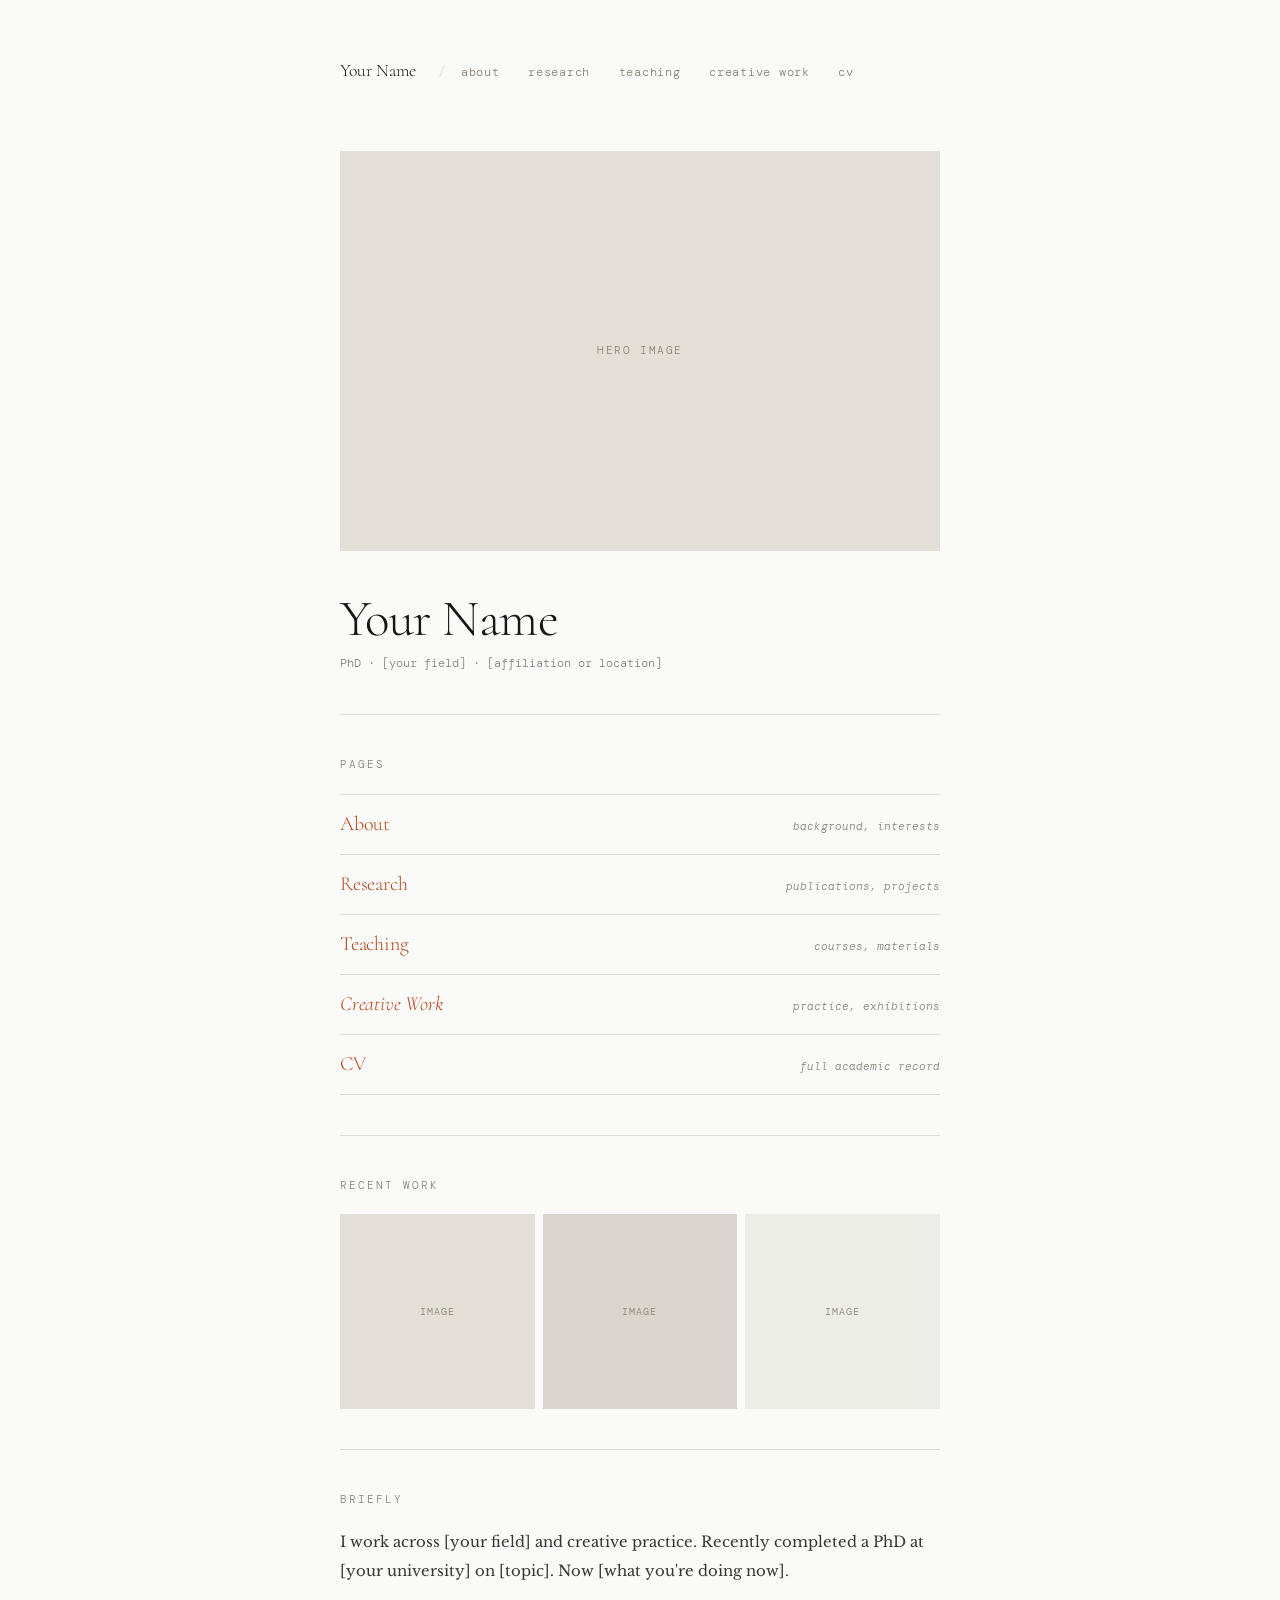
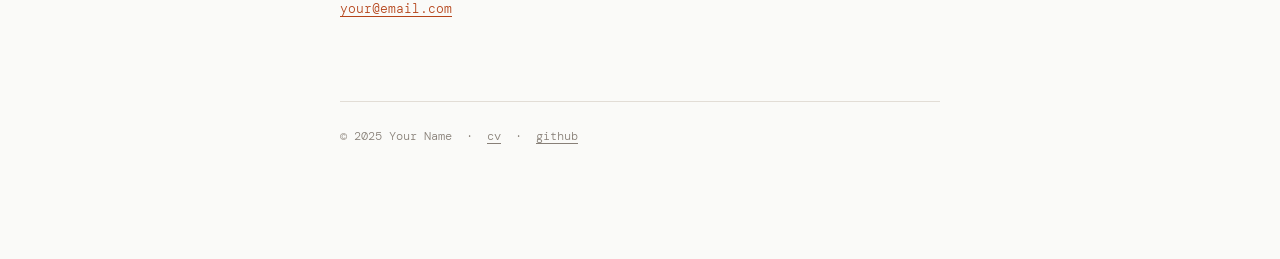
==== index.html @ 731bed11 "Add files via upload" ====
<!DOCTYPE html>
<html lang="en">
<head>
  <meta charset="UTF-8"/>
  <meta name="viewport" content="width=device-width, initial-scale=1.0"/>
  <title>Your Name</title>
  <link rel="preconnect" href="https://fonts.googleapis.com">
  <link rel="preconnect" href="https://fonts.gstatic.com" crossorigin>
  <link href="https://fonts.googleapis.com/css2?family=Cormorant:ital,wght@0,300;0,400;1,300;1,400&family=Libre+Baskerville:ital@0;1&family=DM+Mono:ital,wght@0,300;0,400;1,300&display=swap" rel="stylesheet">
  <link rel="stylesheet" href="style.css">
  <style>
    /* ── INDEX-ONLY ── */
    .hero {
      width: 100%;
      aspect-ratio: 3/2;
      background: #E4E0D7;
      display: flex;
      align-items: center;
      justify-content: center;
      margin-bottom: 2.5rem;
      overflow: hidden;
    }
    .hero img  { width: 100%; height: 100%; object-fit: cover; display: block; }
    .hero span { font-size: 11px; letter-spacing: 0.14em; text-transform: uppercase; color: var(--mid); }

    .lede {
      margin-bottom: 2.5rem;
    }
    .lede h1 {
      font-family: 'Cormorant', serif;
      font-weight: 300;
      font-size: clamp(2rem, 6vw, 3.2rem);
      line-height: 1.1;
      letter-spacing: -0.01em;
      margin-bottom: 0.4rem;
    }
    .lede h1 em { font-style: italic; }
    .lede p {
      font-size: 12px;
      color: var(--mid);
    }

    /* Page index */
    .page-index { list-style: none; }
    .page-index li {
      border-bottom: 1px solid var(--rule);
    }
    .page-index li:first-child { border-top: 1px solid var(--rule); }

    .page-index a {
      display: flex;
      justify-content: space-between;
      align-items: baseline;
      padding: 0.75rem 0;
      text-decoration: none;
      color: var(--accent);
      gap: 1rem;
      transition: padding-left 0.2s ease;
    }
    .page-index a:hover { padding-left: 0.3rem; text-decoration: none; }
    .page-index a:visited { color: var(--visited); }

    .pi-name {
      font-family: 'Cormorant', serif;
      font-weight: 300;
      font-size: 1.25rem;
      letter-spacing: -0.01em;
    }
    .pi-name em { font-style: italic; }

    .pi-desc {
      font-size: 11px;
      color: var(--mid);
      font-style: italic;
      text-align: right;
      flex-shrink: 0;
    }

    /* Thumb strip */
    .thumb-strip {
      display: grid;
      grid-template-columns: repeat(3, 1fr);
      gap: 0.5rem;
      margin-top: 1.2rem;
    }
    .thumb {
      aspect-ratio: 1;
      background: #E4E0D7;
      display: flex; align-items: center; justify-content: center;
      overflow: hidden;
      text-decoration: none;
      transition: opacity 0.2s ease;
    }
    .thumb:nth-child(2) { background: #DAD6CD; }
    .thumb:nth-child(3) { background: #EDEDE8; }
    .thumb:hover { opacity: 0.85; }
    .thumb img  { width: 100%; height: 100%; object-fit: cover; display: block; }
    .thumb span { font-size: 10px; letter-spacing: 0.1em; text-transform: uppercase; color: var(--mid); }
  </style>
</head>
<body>

  <nav class="site-nav">
    <a href="index.html" class="home">Your Name</a>
    <span class="sep">&nbsp;/</span>
    <ul class="links">
      <li><a href="about.html">about</a></li>
      <li><a href="research.html">research</a></li>
      <li><a href="teaching.html">teaching</a></li>
      <li><a href="creative.html">creative work</a></li>
      <li><a href="cv.html">cv</a></li>
    </ul>
  </nav>

  <!-- HERO -->
  <div class="hero">
    <!-- Replace with: <img src="images/hero.jpg" alt="..."> -->
    <span>hero image</span>
  </div>

  <!-- NAME + DESCRIPTOR -->
  <div class="lede">
    <h1>Your Name</h1>
    <p>PhD · [your field] · [affiliation or location]</p>
  </div>

  <hr>

  <!-- PAGE INDEX -->
  <section style="margin-bottom: 2.5rem;">
    <p class="s-label">pages</p>
    <ul class="page-index">
      <li><a href="about.html"><span class="pi-name">About</span><span class="pi-desc">background, interests</span></a></li>
      <li><a href="research.html"><span class="pi-name">Research</span><span class="pi-desc">publications, projects</span></a></li>
      <li><a href="teaching.html"><span class="pi-name">Teaching</span><span class="pi-desc">courses, materials</span></a></li>
      <li><a href="creative.html"><span class="pi-name"><em>Creative Work</em></span><span class="pi-desc">practice, exhibitions</span></a></li>
      <li><a href="cv.html"><span class="pi-name">CV</span><span class="pi-desc">full academic record</span></a></li>
    </ul>
  </section>

  <hr>

  <!-- RECENT WORK THUMBNAILS -->
  <section style="margin-bottom: 2.5rem;">
    <p class="s-label">recent work</p>
    <div class="thumb-strip">
      <a href="creative.html" class="thumb">
        <!-- <img src="images/work-1.jpg" alt="..."> -->
        <span>image</span>
      </a>
      <a href="research.html" class="thumb">
        <!-- <img src="images/work-2.jpg" alt="..."> -->
        <span>image</span>
      </a>
      <a href="creative.html" class="thumb">
        <!-- <img src="images/work-3.jpg" alt="..."> -->
        <span>image</span>
      </a>
    </div>
  </section>

  <hr>

  <!-- BRIEF BIO -->
  <section>
    <p class="s-label">briefly</p>
    <p style="font-family: 'Libre Baskerville', serif; font-size: 0.93rem; line-height: 1.9; color: #3A3530; margin-bottom: 0.8rem;">
      I work across [your field] and creative practice. Recently completed a PhD at [your university] on [topic]. Now [what you're doing now].
    </p>
    <p style="font-size: 13px; color: var(--mid);">
      <a href="mailto:your@email.com">your@email.com</a>
    </p>
  </section>

  <footer class="site-footer">
    <p>© 2025 Your Name &nbsp;·&nbsp; <a href="cv.html">cv</a> &nbsp;·&nbsp; <a href="https://github.com/yourusername" class="ext" target="_blank">github</a></p>
  </footer>

</body>
</html>
---- style.css ----
/* ── RESET ── */
*, *::before, *::after { box-sizing: border-box; margin: 0; padding: 0; }

/* ── TOKENS ── */
:root {
  --bg:       #FAFAF8;
  --ink:      #181614;
  --mid:      #888078;
  --rule:     #E2DDD6;
  --accent:   #B5451B;   /* rust — internal links */
  --ext:      #2D6A8F;   /* slate — external links */
  --visited:  #7A3A6E;   /* plum — visited */
  --max:      680px;
}

html { scroll-behavior: smooth; }

body {
  background: var(--bg);
  color: var(--ink);
  font-family: 'DM Mono', monospace;
  font-weight: 300;
  font-size: 14px;
  line-height: 1.75;
  padding: 3.5rem 2.5rem 7rem;
  max-width: var(--max);
  margin: 0 auto;
}

/* ── LINKS ── */
a             { color: var(--accent); text-decoration: underline; text-underline-offset: 3px; }
a:visited     { color: var(--visited); }
a:hover       { text-decoration: none; }
a.ext         { color: var(--ext); }
a.ext:visited { color: var(--visited); }

/* ── SITE NAV ── */
.site-nav {
  display: flex;
  align-items: baseline;
  flex-wrap: wrap;
  gap: 0 0.3rem;
  margin-bottom: 4rem;
  font-size: 13px;
}

.site-nav .home {
  font-family: 'Cormorant', serif;
  font-weight: 300;
  font-size: 1.1rem;
  color: var(--ink);
  text-decoration: none;
  margin-right: 0.6rem;
}
.site-nav .home:hover { text-decoration: underline; }

.site-nav .sep   { color: var(--rule); }
.site-nav .links { display: flex; gap: 0 1.8rem; list-style: none; margin-left: 0.6rem; flex-wrap: wrap; }
.site-nav .links a { color: var(--mid); text-decoration: none; font-size: 12px; letter-spacing: 0.06em; }
.site-nav .links a:hover { color: var(--ink); }
.site-nav .links a.active { color: var(--ink); }

/* ── HR ── */
hr { border: none; border-top: 1px solid var(--rule); margin: 2.5rem 0; }

/* ── SECTION LABEL ── */
.s-label {
  font-size: 11px;
  letter-spacing: 0.18em;
  text-transform: uppercase;
  color: var(--mid);
  margin-bottom: 1.2rem;
}

/* ── PAGE TITLE ── */
.page-title {
  font-family: 'Cormorant', serif;
  font-weight: 300;
  font-size: clamp(2rem, 5vw, 3rem);
  line-height: 1.1;
  letter-spacing: -0.01em;
  margin-bottom: 0.4rem;
}
.page-title em { font-style: italic; }

.page-sub {
  font-size: 12px;
  color: var(--mid);
  margin-bottom: 2.5rem;
}

/* ── PROSE ── */
.prose p {
  font-family: 'Libre Baskerville', serif;
  font-size: 0.93rem;
  line-height: 1.9;
  color: #3A3530;
  margin-bottom: 1rem;
}
.prose p:last-child { margin-bottom: 0; }
.prose em { font-style: italic; }

/* ── ENTRY LIST ── */
.entry-list { list-style: none; }

.entry {
  display: grid;
  grid-template-columns: 3.8rem 1fr;
  gap: 0 1.4rem;
  padding: 0.9rem 0;
  border-bottom: 1px solid var(--rule);
  font-size: 13px;
  align-items: baseline;
}
.entry:first-child { border-top: 1px solid var(--rule); }

.e-year { color: var(--mid); font-size: 12px; padding-top: 0.15rem; }
.e-title {
  font-family: 'Cormorant', serif;
  font-weight: 300;
  font-size: 1.15rem;
  line-height: 1.3;
  letter-spacing: -0.01em;
  margin-bottom: 0.15rem;
}
.e-title em { font-style: italic; }
.e-sub  { font-size: 12px; color: var(--mid); line-height: 1.55; }
.e-tag  { font-size: 11px; color: var(--mid); font-style: italic; }

/* ── IMAGE BLOCK ── */
.img-block {
  width: 100%;
  background: #EDEDE8;
  display: flex;
  align-items: center;
  justify-content: center;
  overflow: hidden;
}
.img-block img   { width: 100%; height: 100%; object-fit: cover; display: block; }
.img-block span  { font-size: 11px; letter-spacing: 0.12em; text-transform: uppercase; color: var(--mid); }

.img-caption {
  font-size: 11px;
  color: var(--mid);
  margin-top: 0.5rem;
  margin-bottom: 1.5rem;
}

/* ── ARROW LINK ── */
.arrow { font-size: 13px; }
.arrow::before { content: '→ '; color: var(--mid); }

/* ── CONTACT LIST ── */
.contact-list { list-style: none; font-size: 13px; }
.contact-list li { padding: 0.35rem 0; border-bottom: 1px solid var(--rule); }
.contact-list li:first-child { border-top: 1px solid var(--rule); }
.contact-list li::before { content: '→ '; color: var(--mid); }

/* ── FOOTER ── */
.site-footer {
  margin-top: 5rem;
  font-size: 12px;
  color: var(--mid);
  border-top: 1px solid var(--rule);
  padding-top: 1.5rem;
}
.site-footer a { color: var(--mid); }

/* ── RESPONSIVE ── */
@media (max-width: 600px) {
  body { padding: 2rem 1.4rem 5rem; }
  .site-nav { margin-bottom: 2.5rem; }
}
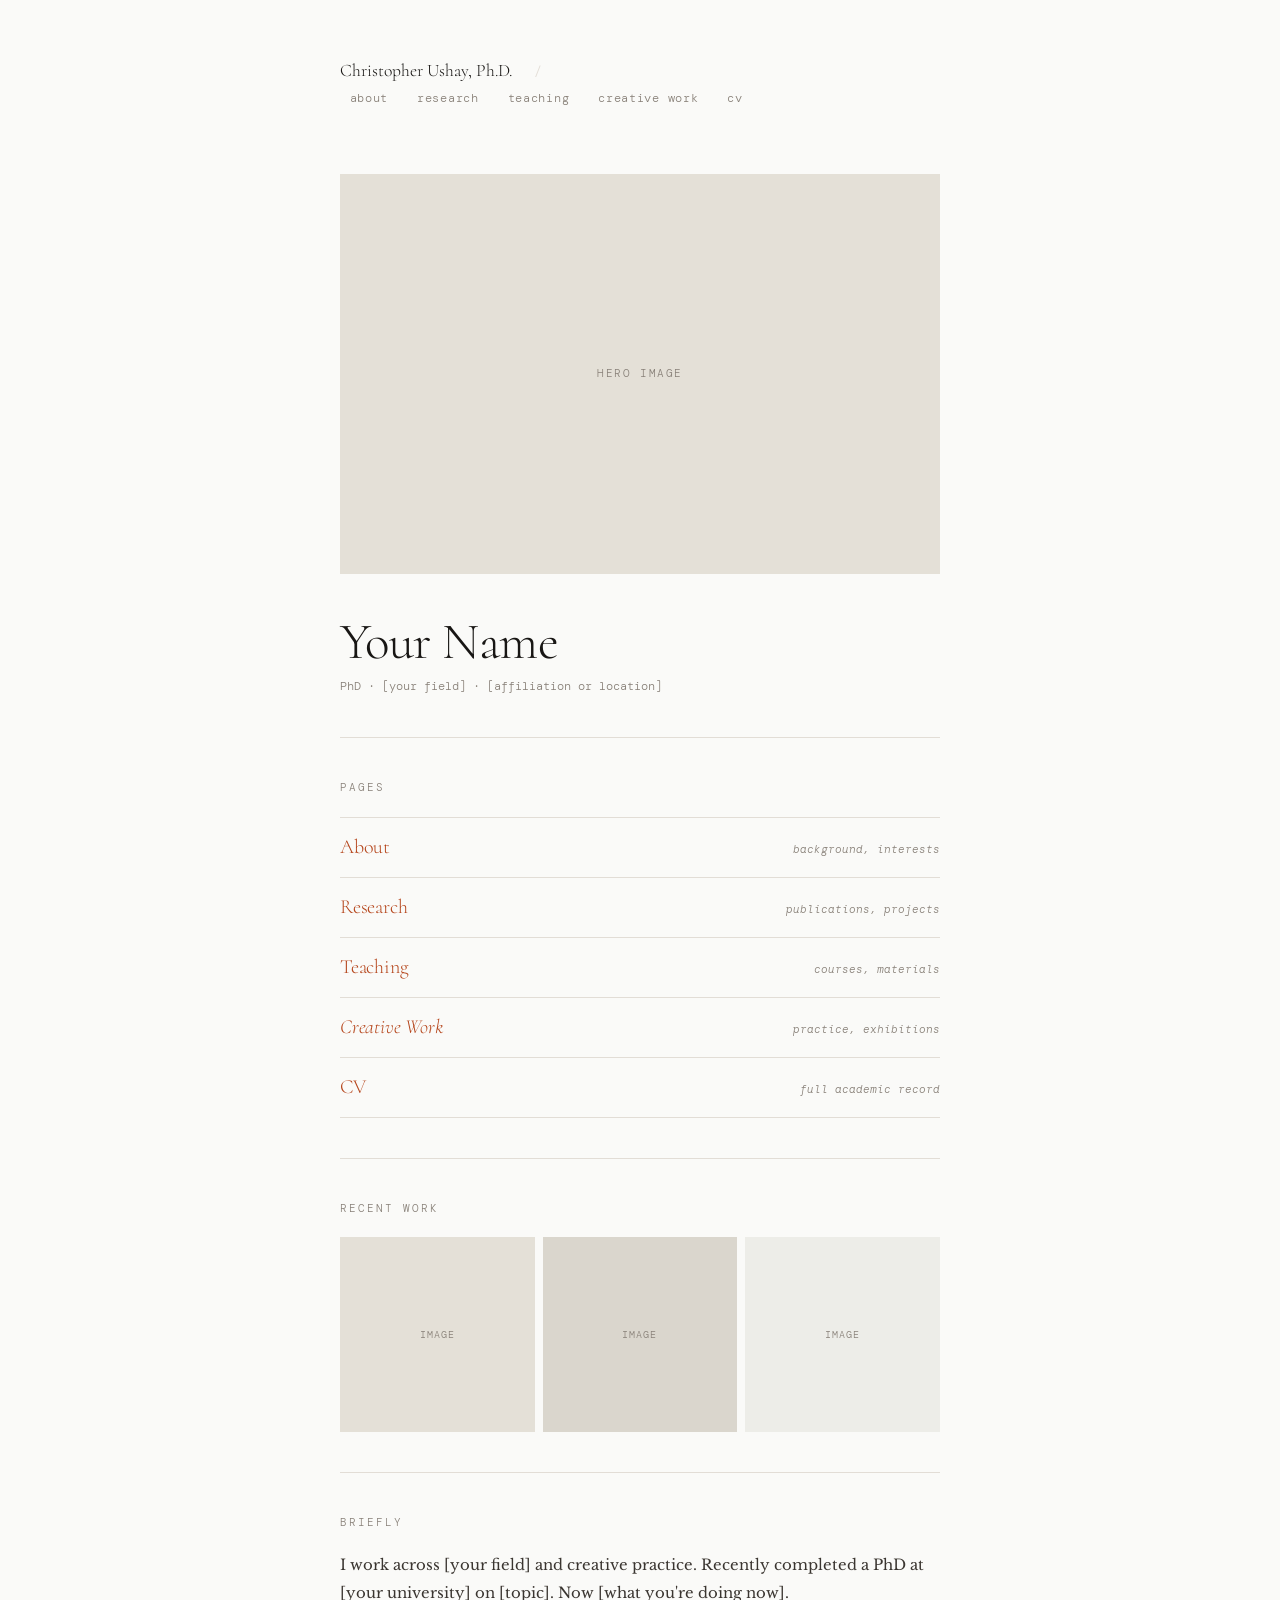
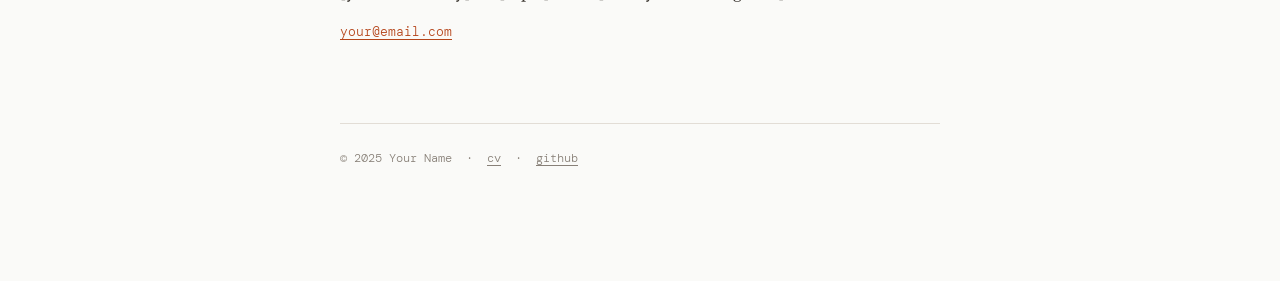
==== commit d9230ecb: "Update index.html Add name title" ====
--- a/index.html
+++ b/index.html
@@ -3,7 +3,7 @@
 <head>
   <meta charset="UTF-8"/>
   <meta name="viewport" content="width=device-width, initial-scale=1.0"/>
-  <title>Your Name</title>
+  <title>Christopher Ushay, Ph.D.</title>
   <link rel="preconnect" href="https://fonts.googleapis.com">
   <link rel="preconnect" href="https://fonts.gstatic.com" crossorigin>
   <link href="https://fonts.googleapis.com/css2?family=Cormorant:ital,wght@0,300;0,400;1,300;1,400&family=Libre+Baskerville:ital@0;1&family=DM+Mono:ital,wght@0,300;0,400;1,300&display=swap" rel="stylesheet">
@@ -101,7 +101,7 @@
 <body>
 
   <nav class="site-nav">
-    <a href="index.html" class="home">Your Name</a>
+    <a href="index.html" class="home">Christopher Ushay, Ph.D.</a>
     <span class="sep">&nbsp;/</span>
     <ul class="links">
       <li><a href="about.html">about</a></li>
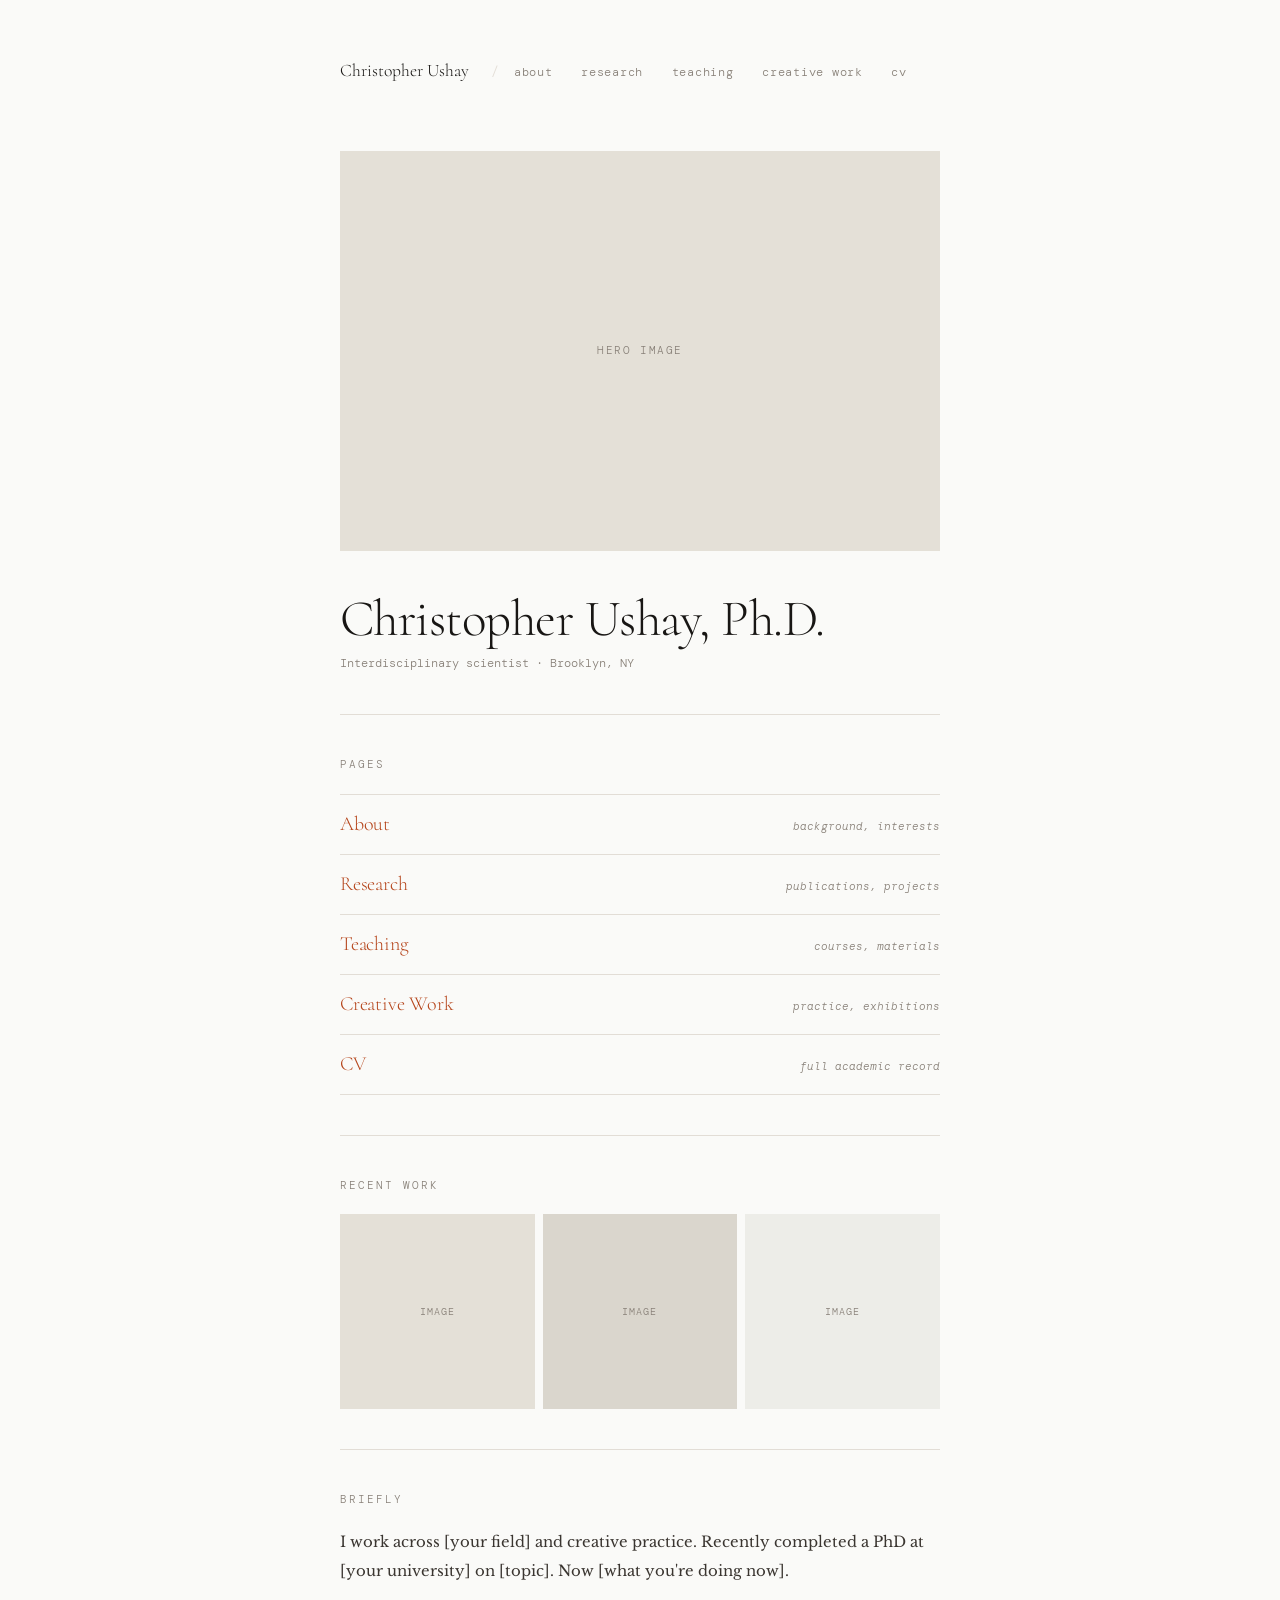
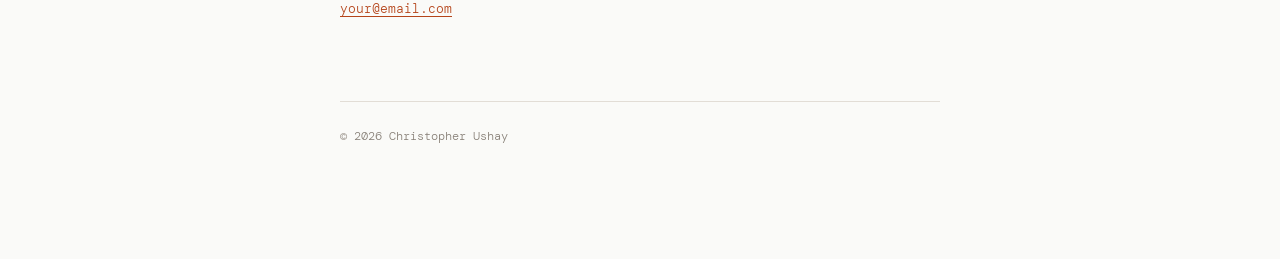
==== commit fd68c99c: "Update index.html" ====
--- a/index.html
+++ b/index.html
@@ -3,7 +3,7 @@
 <head>
   <meta charset="UTF-8"/>
   <meta name="viewport" content="width=device-width, initial-scale=1.0"/>
-  <title>Christopher Ushay, Ph.D.</title>
+  <title>Christopher Ushay</title>
   <link rel="preconnect" href="https://fonts.googleapis.com">
   <link rel="preconnect" href="https://fonts.gstatic.com" crossorigin>
   <link href="https://fonts.googleapis.com/css2?family=Cormorant:ital,wght@0,300;0,400;1,300;1,400&family=Libre+Baskerville:ital@0;1&family=DM+Mono:ital,wght@0,300;0,400;1,300&display=swap" rel="stylesheet">
@@ -101,7 +101,7 @@
 <body>
 
   <nav class="site-nav">
-    <a href="index.html" class="home">Christopher Ushay, Ph.D.</a>
+    <a href="index.html" class="home">Christopher Ushay</a>
     <span class="sep">&nbsp;/</span>
     <ul class="links">
       <li><a href="about.html">about</a></li>
@@ -120,8 +120,8 @@
 
   <!-- NAME + DESCRIPTOR -->
   <div class="lede">
-    <h1>Your Name</h1>
-    <p>PhD · [your field] · [affiliation or location]</p>
+    <h1>Christopher Ushay, Ph.D.</h1>
+    <p>Interdisciplinary scientist · Brooklyn, NY</p>
   </div>
 
   <hr>
@@ -133,7 +133,7 @@
       <li><a href="about.html"><span class="pi-name">About</span><span class="pi-desc">background, interests</span></a></li>
       <li><a href="research.html"><span class="pi-name">Research</span><span class="pi-desc">publications, projects</span></a></li>
       <li><a href="teaching.html"><span class="pi-name">Teaching</span><span class="pi-desc">courses, materials</span></a></li>
-      <li><a href="creative.html"><span class="pi-name"><em>Creative Work</em></span><span class="pi-desc">practice, exhibitions</span></a></li>
+      <li><a href="creative.html"><span class="pi-name">Creative Work</span><span class="pi-desc">practice, exhibitions</span></a></li>
       <li><a href="cv.html"><span class="pi-name">CV</span><span class="pi-desc">full academic record</span></a></li>
     </ul>
   </section>
@@ -173,7 +173,7 @@
   </section>
 
   <footer class="site-footer">
-    <p>© 2025 Your Name &nbsp;·&nbsp; <a href="cv.html">cv</a> &nbsp;·&nbsp; <a href="https://github.com/yourusername" class="ext" target="_blank">github</a></p>
+    <p>© 2026 Christopher Ushay</p>
   </footer>
 
 </body>
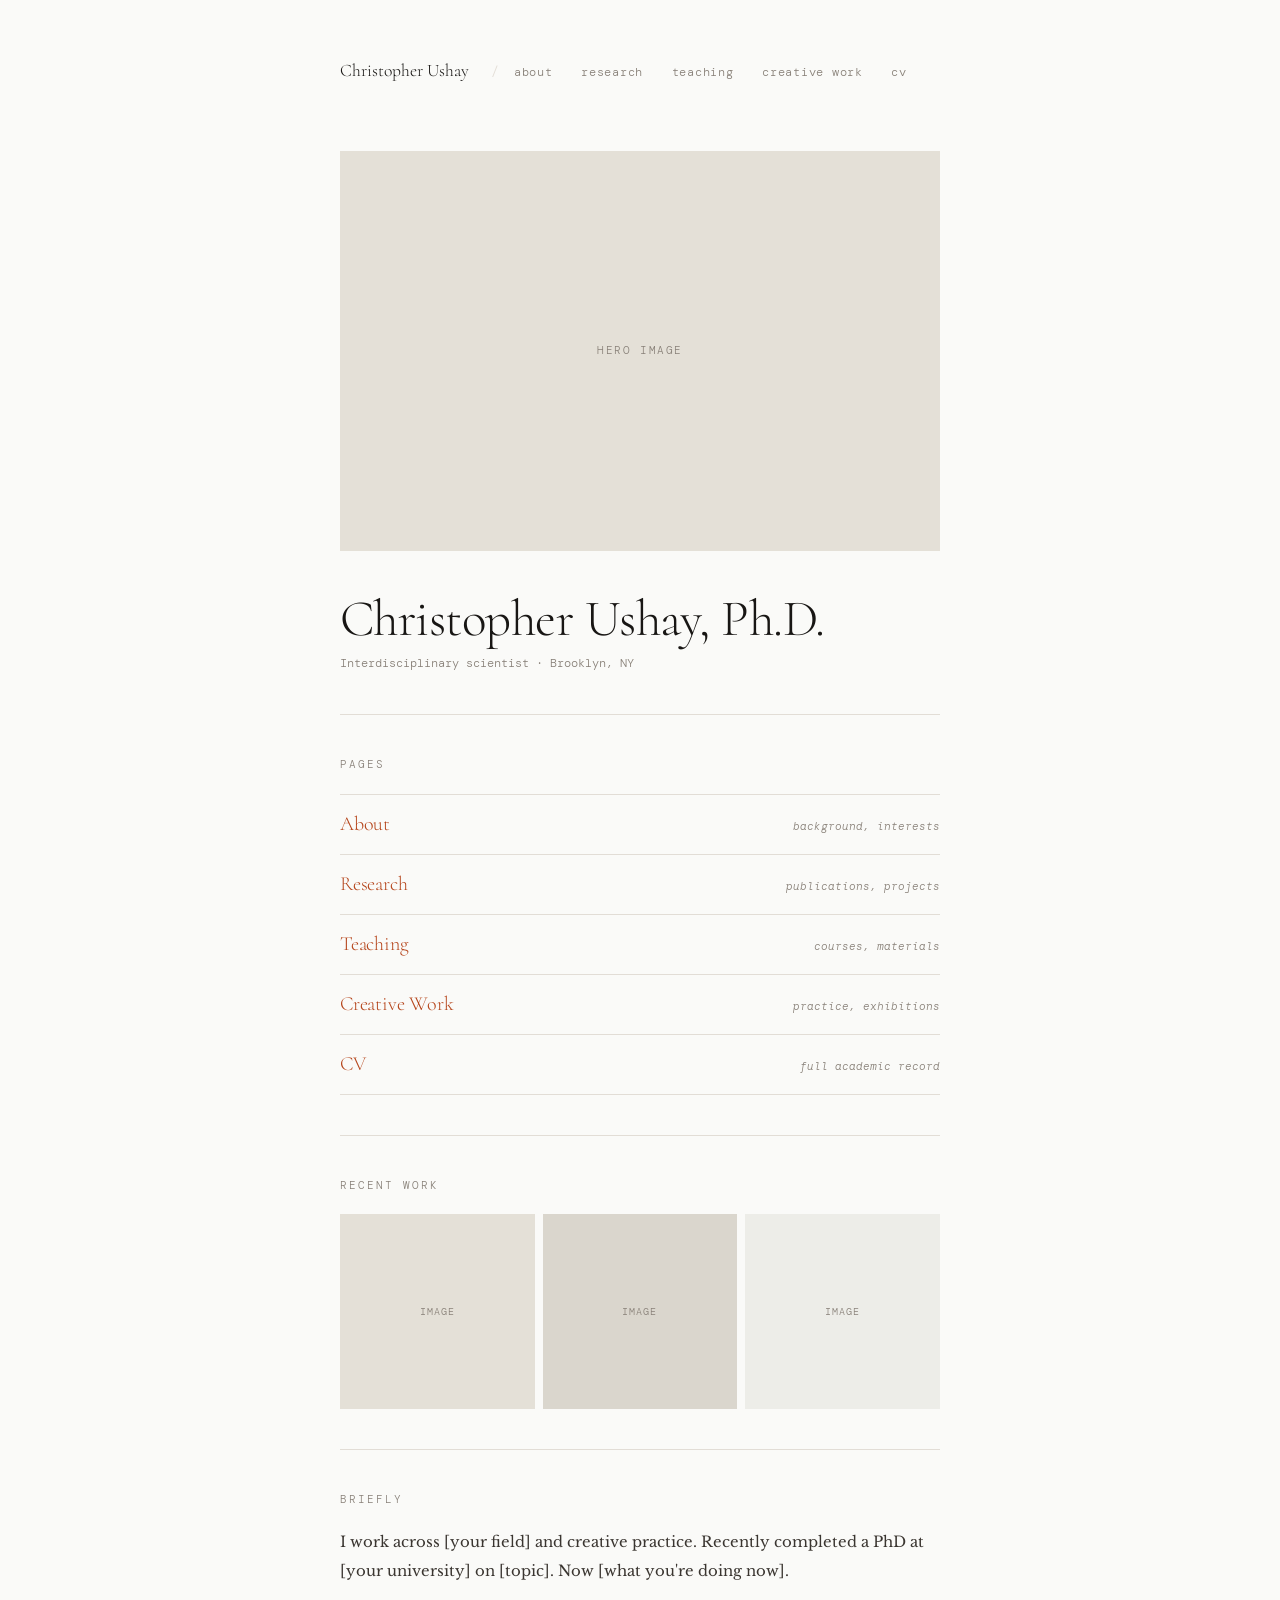
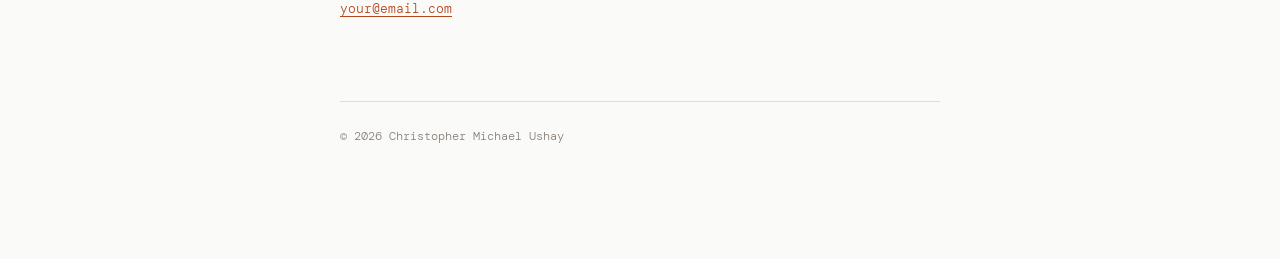
==== commit e64621c0: "Update index.html" ====
--- a/index.html
+++ b/index.html
@@ -173,7 +173,7 @@
   </section>
 
   <footer class="site-footer">
-    <p>© 2026 Christopher Ushay</p>
+    <p>© 2026 Christopher Michael Ushay</p>
   </footer>
 
 </body>
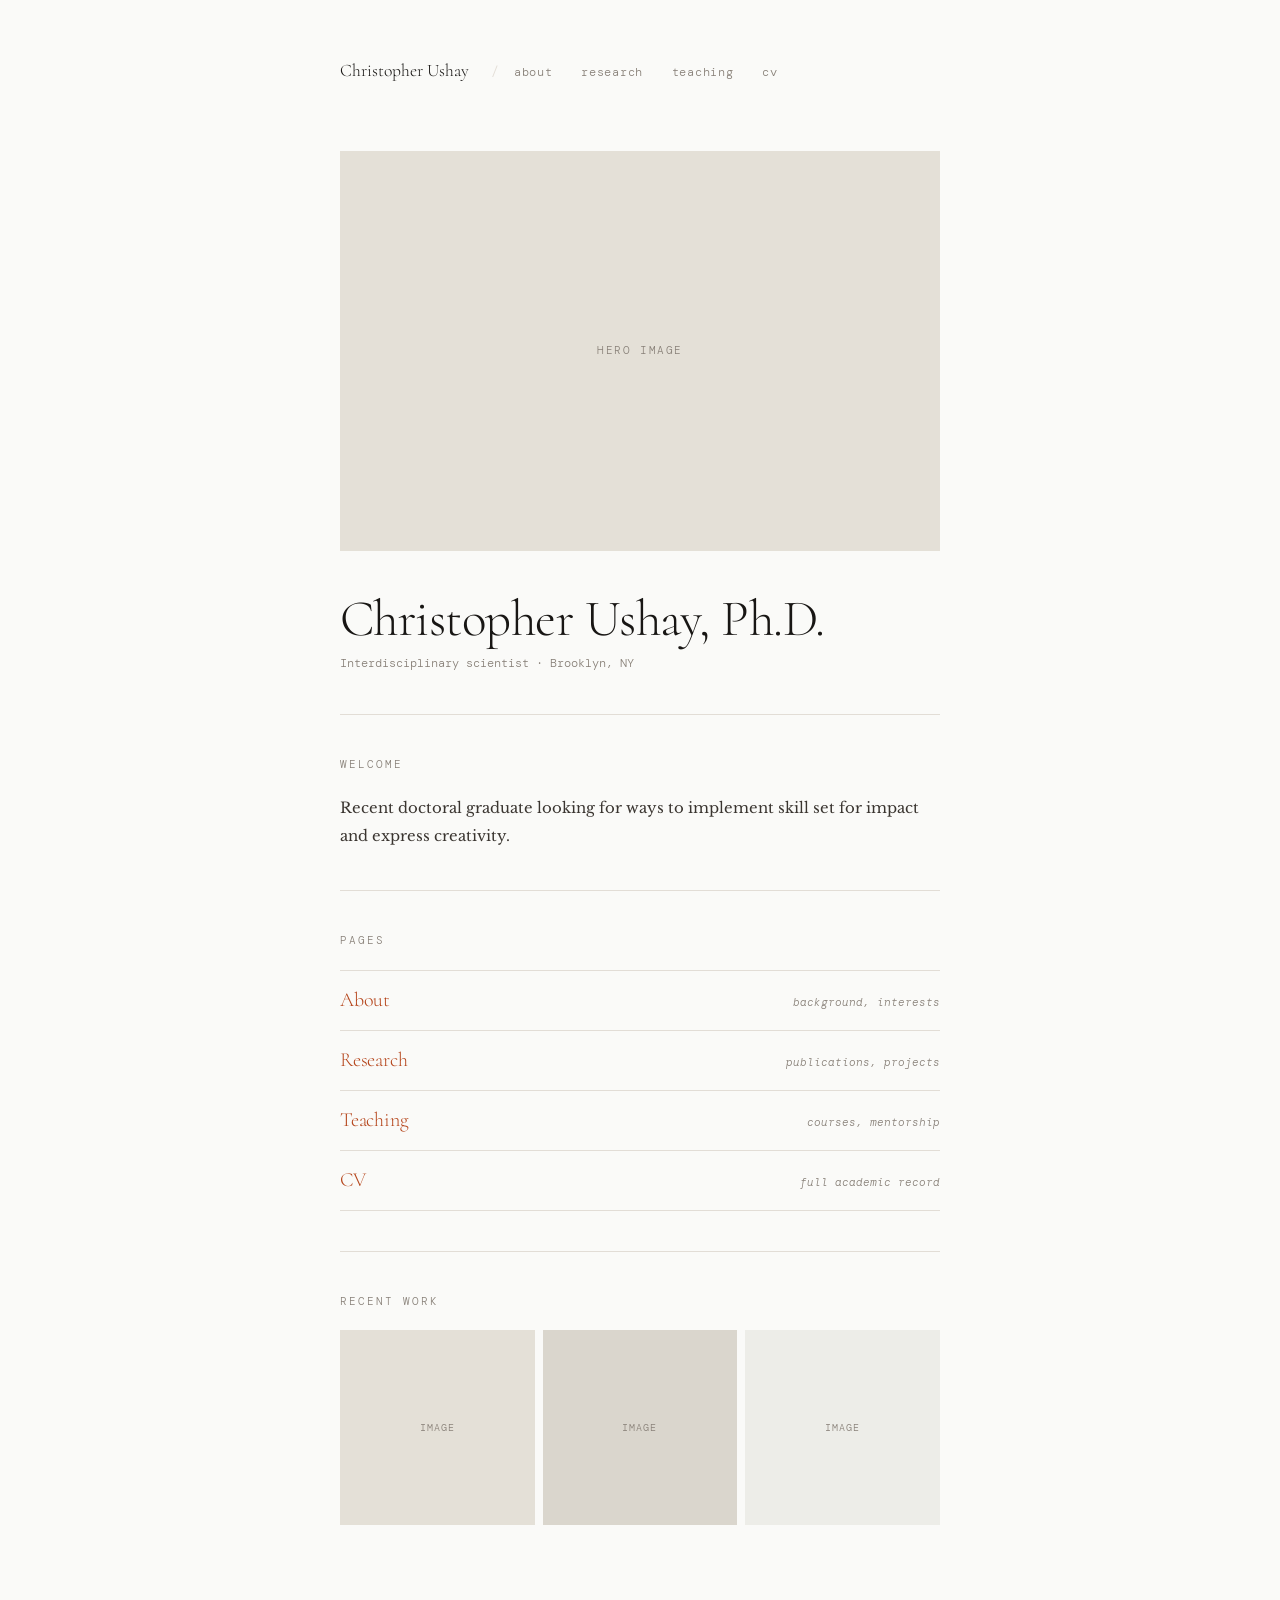
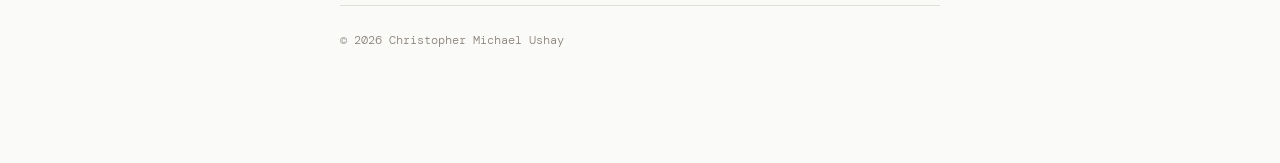
==== commit 0aa71ea3: "Add brief bio section to index.html Added a brief bio section with personal information." ====
--- a/index.html
+++ b/index.html
@@ -107,7 +107,7 @@
       <li><a href="about.html">about</a></li>
       <li><a href="research.html">research</a></li>
       <li><a href="teaching.html">teaching</a></li>
-      <li><a href="creative.html">creative work</a></li>
+      <!-- <li><a href="creative.html">creative work</a></li> -->
       <li><a href="cv.html">cv</a></li>
     </ul>
   </nav>
@@ -126,14 +126,24 @@
 
   <hr>
 
+    <!-- BRIEF BIO -->
+  <section>
+    <p class="s-label">welcome</p>
+    <p style="font-family: 'Libre Baskerville', serif; font-size: 0.93rem; line-height: 1.9; color: #3A3530; margin-bottom: 0.8rem;">
+      Recent doctoral graduate looking for ways to implement skill set for impact and express creativity.
+    </p>
+  </section>
+
+  <hr>
+  
   <!-- PAGE INDEX -->
   <section style="margin-bottom: 2.5rem;">
     <p class="s-label">pages</p>
     <ul class="page-index">
       <li><a href="about.html"><span class="pi-name">About</span><span class="pi-desc">background, interests</span></a></li>
       <li><a href="research.html"><span class="pi-name">Research</span><span class="pi-desc">publications, projects</span></a></li>
-      <li><a href="teaching.html"><span class="pi-name">Teaching</span><span class="pi-desc">courses, materials</span></a></li>
-      <li><a href="creative.html"><span class="pi-name">Creative Work</span><span class="pi-desc">practice, exhibitions</span></a></li>
+      <li><a href="teaching.html"><span class="pi-name">Teaching</span><span class="pi-desc">courses, mentorship</span></a></li>
+      <!-- <li><a href="creative.html"><span class="pi-name">Creative Work</span><span class="pi-desc">practice, exhibitions</span></a></li> -->
       <li><a href="cv.html"><span class="pi-name">CV</span><span class="pi-desc">full academic record</span></a></li>
     </ul>
   </section>
@@ -159,19 +169,6 @@
     </div>
   </section>
 
-  <hr>
-
-  <!-- BRIEF BIO -->
-  <section>
-    <p class="s-label">briefly</p>
-    <p style="font-family: 'Libre Baskerville', serif; font-size: 0.93rem; line-height: 1.9; color: #3A3530; margin-bottom: 0.8rem;">
-      I work across [your field] and creative practice. Recently completed a PhD at [your university] on [topic]. Now [what you're doing now].
-    </p>
-    <p style="font-size: 13px; color: var(--mid);">
-      <a href="mailto:your@email.com">your@email.com</a>
-    </p>
-  </section>
-
   <footer class="site-footer">
     <p>© 2026 Christopher Michael Ushay</p>
   </footer>
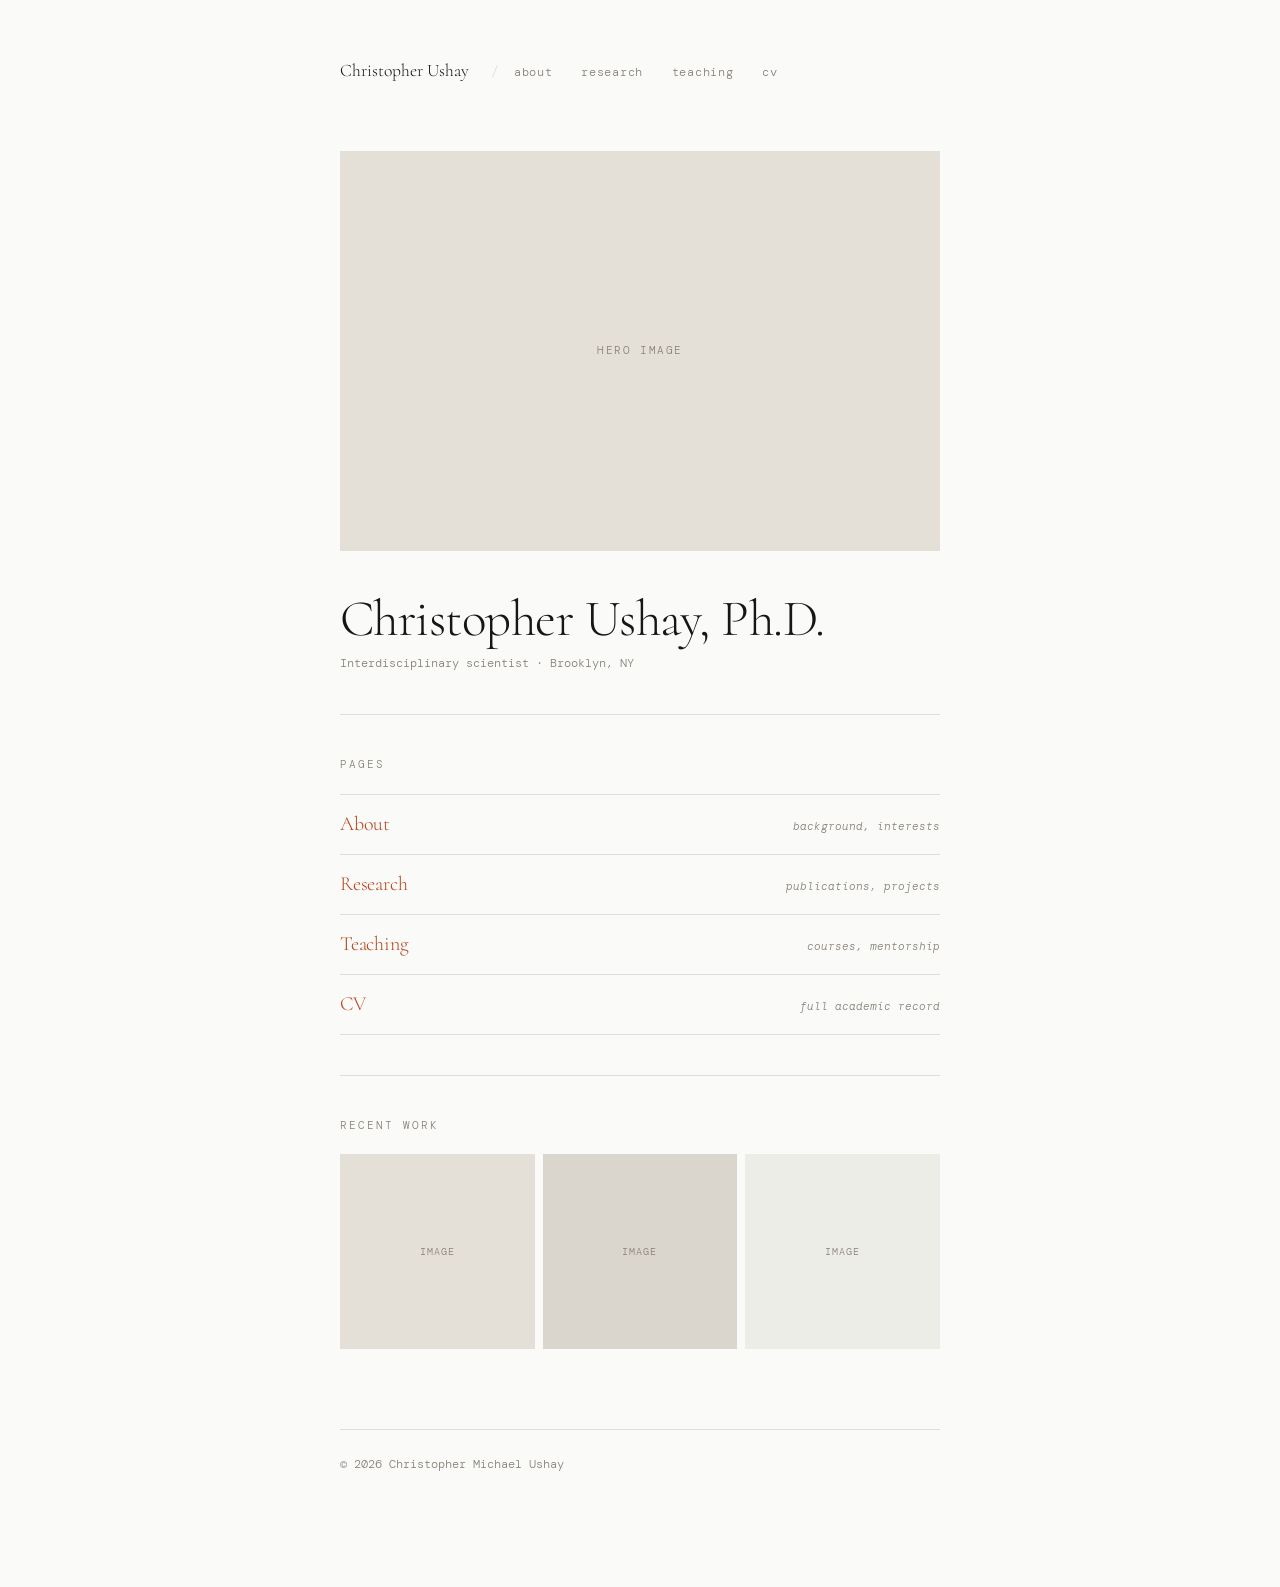
==== commit d8802ce3: "Comment out brief bio section in index.html" ====
--- a/index.html
+++ b/index.html
@@ -127,14 +127,14 @@
   <hr>
 
     <!-- BRIEF BIO -->
-  <section>
+<!--  <section>
     <p class="s-label">welcome</p>
     <p style="font-family: 'Libre Baskerville', serif; font-size: 0.93rem; line-height: 1.9; color: #3A3530; margin-bottom: 0.8rem;">
       Recent doctoral graduate looking for ways to implement skill set for impact and express creativity.
     </p>
   </section>
 
-  <hr>
+  <hr> -->
   
   <!-- PAGE INDEX -->
   <section style="margin-bottom: 2.5rem;">
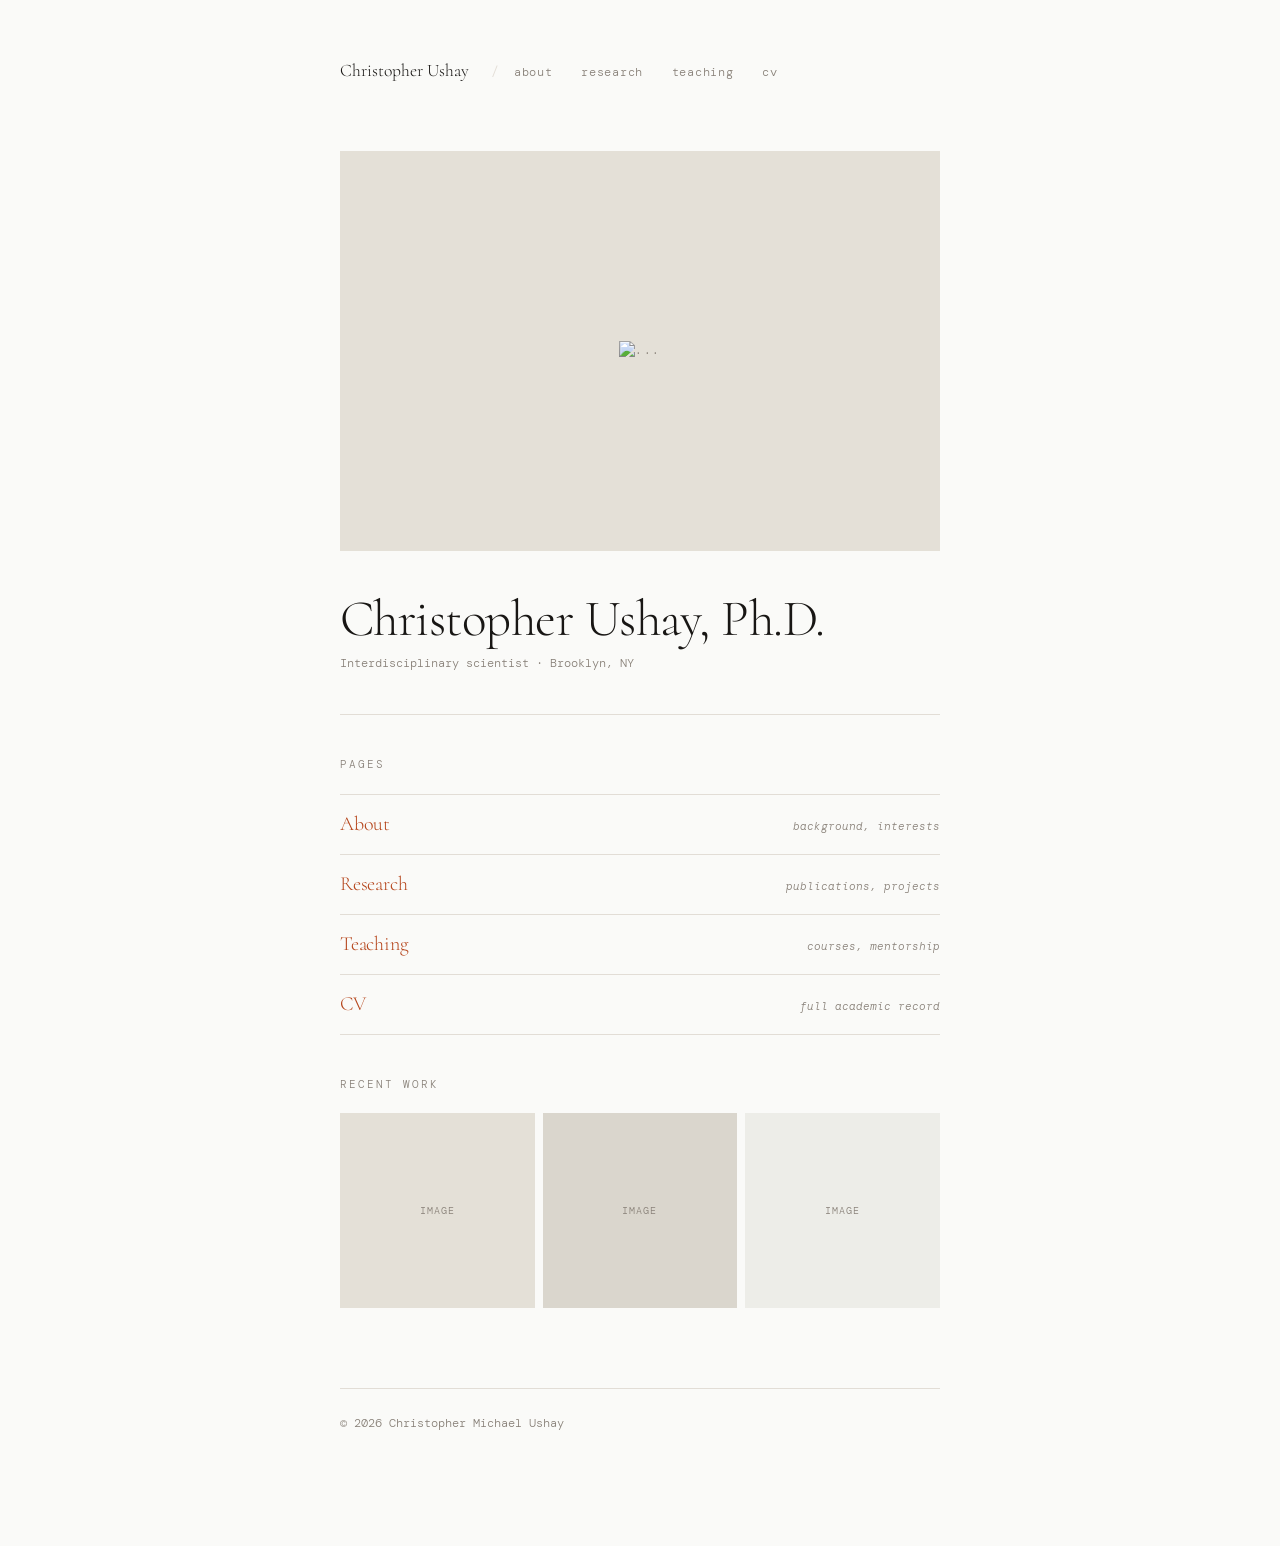
==== commit d99ee0e9: "Update hero image in index.html" ====
--- a/index.html
+++ b/index.html
@@ -114,8 +114,8 @@
 
   <!-- HERO -->
   <div class="hero">
-    <!-- Replace with: <img src="images/hero.jpg" alt="..."> -->
-    <span>hero image</span>
+    <!-- Replace with: <img src="images/MirrorSelfieFlower.jpeg" alt="..."> -->
+    <span><img src="images/MirrorSelfieFlower.jpeg" alt="..."></span>
   </div>
 
   <!-- NAME + DESCRIPTOR -->
@@ -148,8 +148,6 @@
     </ul>
   </section>
 
-  <hr>
-
   <!-- RECENT WORK THUMBNAILS -->
   <section style="margin-bottom: 2.5rem;">
     <p class="s-label">recent work</p>
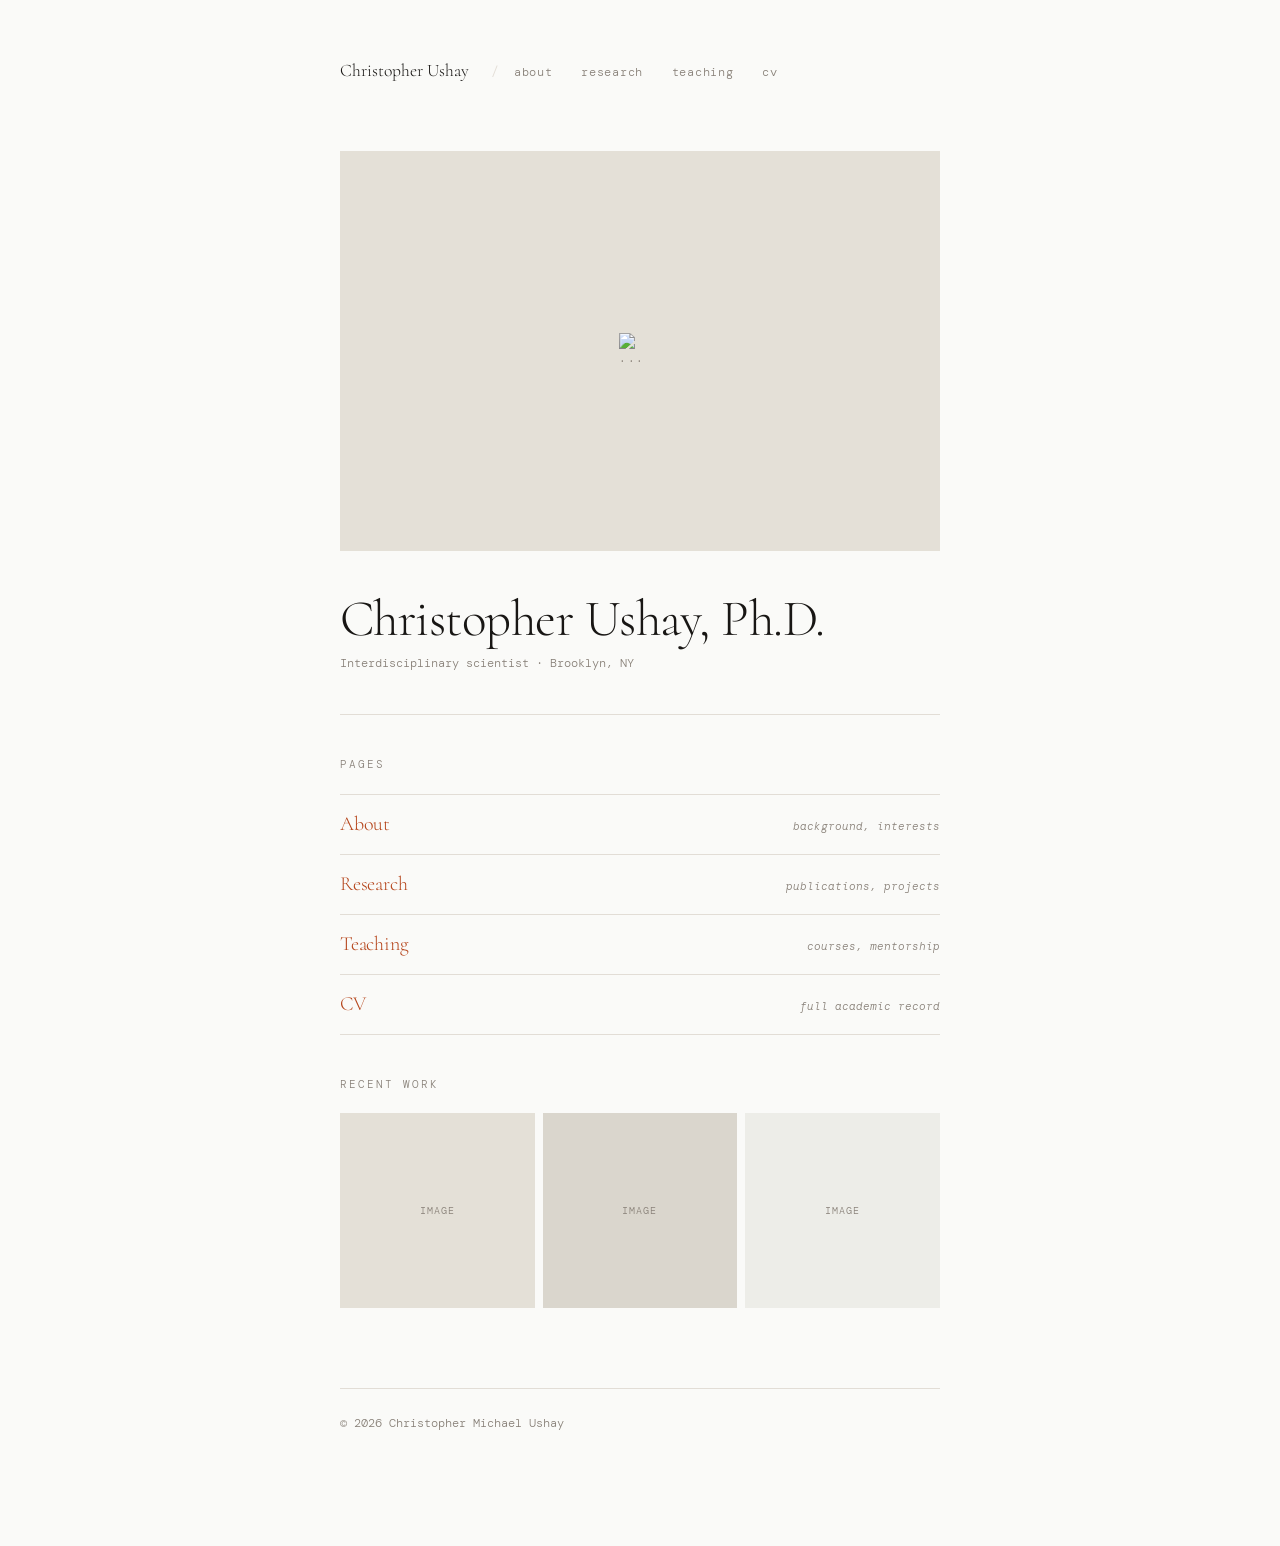
==== commit 2bffb0bd: "Adjust hero image size to 50% width and height" ====
--- a/index.html
+++ b/index.html
@@ -20,7 +20,7 @@
       margin-bottom: 2.5rem;
       overflow: hidden;
     }
-    .hero img  { width: 100%; height: 100%; object-fit: cover; display: block; }
+    .hero img  { width: 50%; height: 50%; object-fit: cover; display: block; }
     .hero span { font-size: 11px; letter-spacing: 0.14em; text-transform: uppercase; color: var(--mid); }
 
     .lede {
